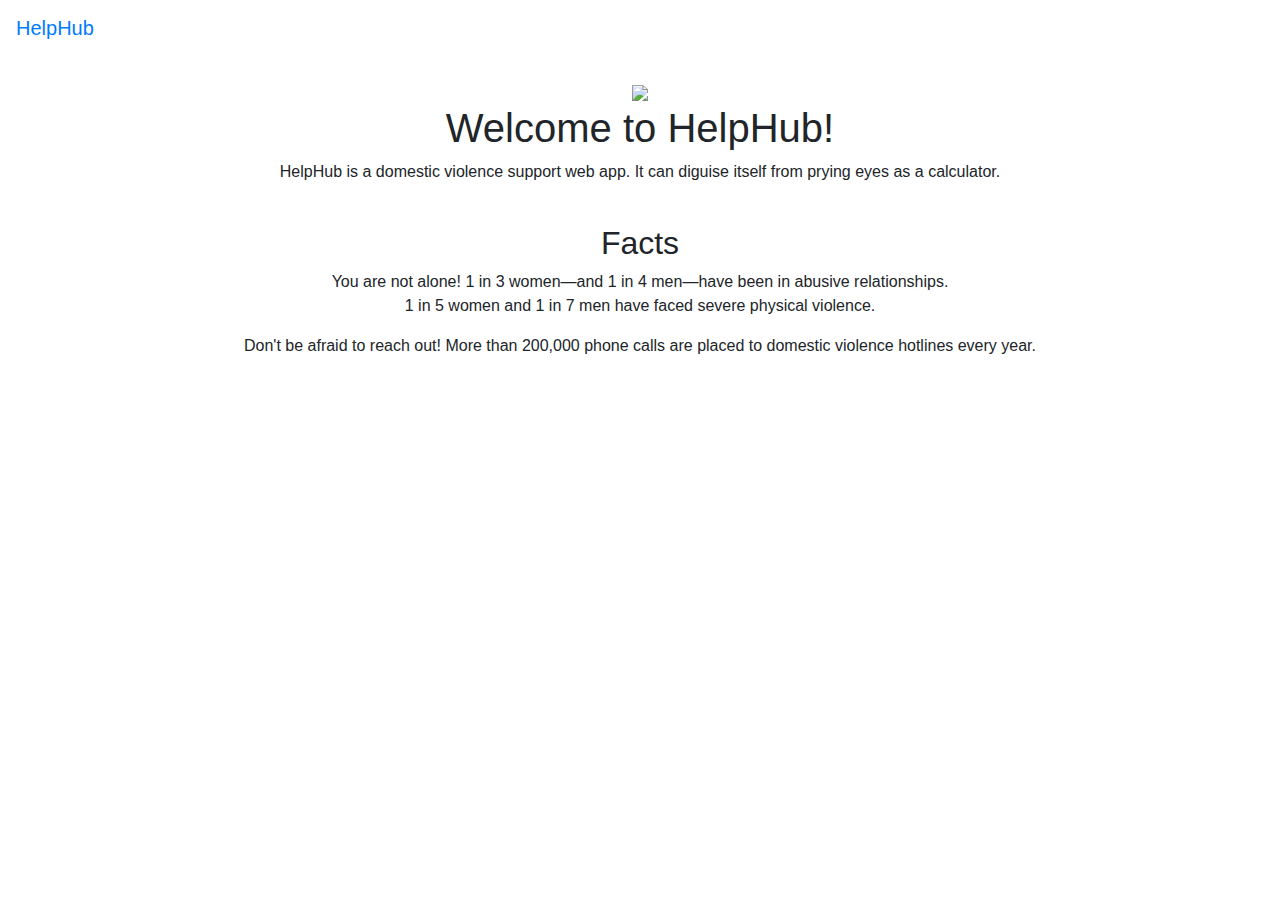
==== calculator/index.html @ f099f417 "Fix <title>" ====
<!DOCTYPE html>
<html lang="en" >
<head>
  <meta charset="UTF-8">
  <title>Calculator</title>
  <meta charset="UTF-8">
    <meta name="viewport" content="width=device-width, user-scalable=no, initial-scale=1.0, maximum-scale=1.0, minimum-scale=1.0"><link rel='stylesheet' href='https://cdn.jsdelivr.net/npm/bootstrap@4.6.1/dist/css/bootstrap.min.css'>
<link rel='stylesheet' href='https://cdnjs.cloudflare.com/ajax/libs/font-awesome/5.10.2/css/all.css'><link rel="stylesheet" href="./style.css">
<link rel="icon" type="image/x-icon" href="HelpHub White.svg">

</head>
<body>
<!-- partial:index.partial.html -->
<nav class="navbar navbar-expand-custom navbar-mainbg">
        <a class="navbar-brand navbar-logo" href="#">HelpHub</a>
        <button class="navbar-toggler" type="button" aria-controls="navbarSupportedContent" aria-expanded="false" aria-label="Toggle navigation">
        <i class="fas fa-bars text-white"></i>
        </button>
        <div class="collapse navbar-collapse" id="navbarSupportedContent">
            <ul class="navbar-nav ml-auto">
                <div class="hori-selector"><div class="left"></div><div class="right"></div></div>
                <li class="nav-item active">
                    <a class="nav-link" href="javascript:void(0);"><i class="fas fa-home"></i>Home</a>
                </li>
                <li class="nav-item">
                    <a class="nav-link" href="phonebook.html"><i class="far fa-address-book"></i>Phone Book</a>
                </li>
                <li class="nav-item">
                    <a class="nav-link" href="settings.html"><i class="far fa-clone"></i>Settings</a>
            </ul>
        </div>
    </nav>
<!-- partial -->
  <script src='https://code.jquery.com/jquery-3.4.1.min.js'></script>
<script src='https://cdn.jsdelivr.net/npm/popper.js@1.16.1/dist/umd/popper.min.js'></script>
<script src='https://cdn.jsdelivr.net/npm/bootstrap@4.6.1/dist/js/bootstrap.min.js'></script><script  src="./script.js"></script>

<br>

<div class="text-center">
    <img width="200px" src="HelpHub.svg">
    <h1>Welcome to HelpHub!</h1>
    <p>HelpHub is a domestic violence support web app. It can diguise itself from prying eyes as a calculator.</p>
</div>

<br>

<div class="text-center">
    <h2>Facts</h2>
    <p>You are not alone! 1 in 3 women—and 1 in 4 men—have been in abusive relationships. <br> 1 in 5 women and 1 in 7 men have faced severe physical violence.</p>
    <p>Don't be afraid to reach out! More than 200,000 phone calls are placed to domestic violence hotlines every year.</p>
</div>

</body>
</html>
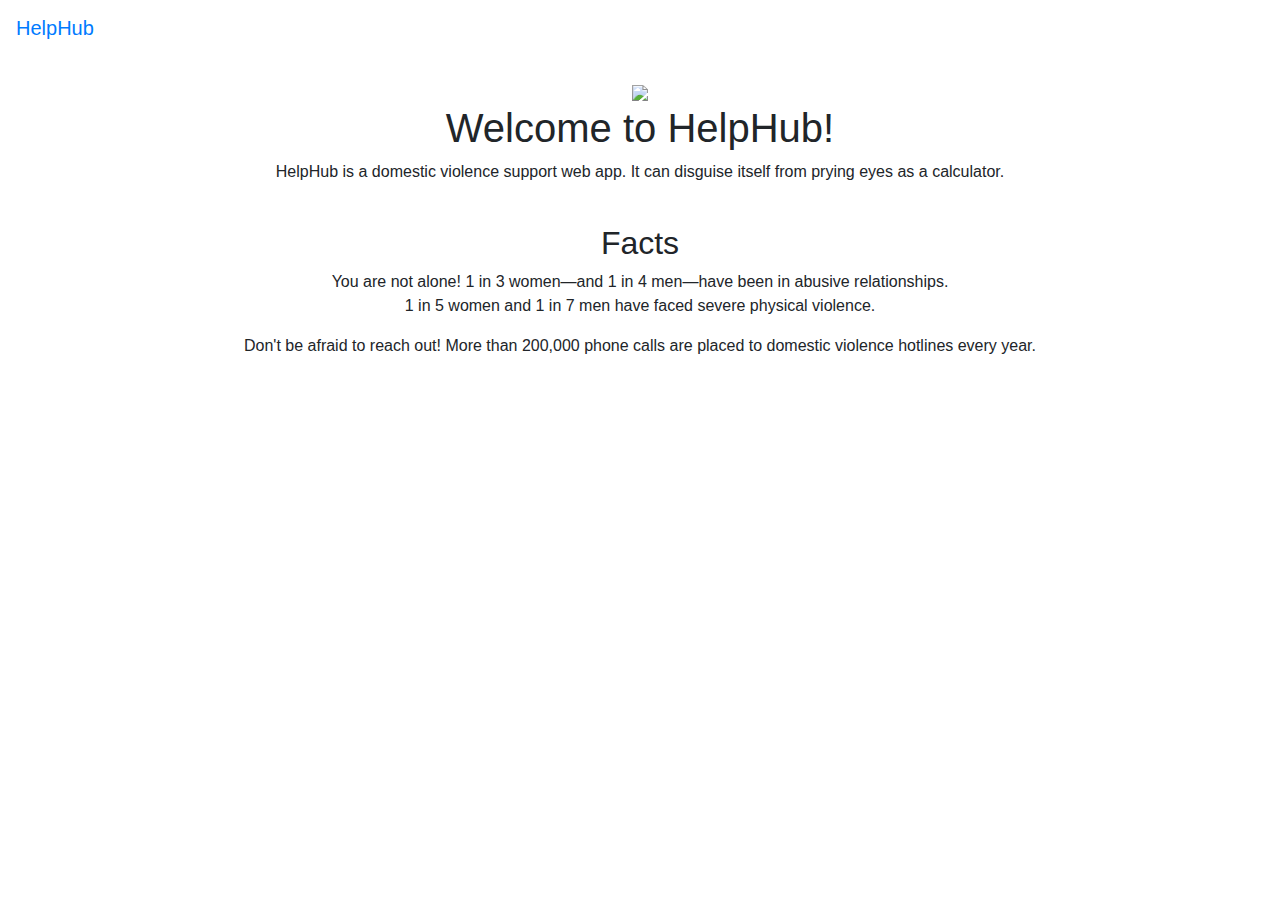
==== commit 00c80611: "spelling fix" ====
--- a/calculator/index.html
+++ b/calculator/index.html
@@ -40,7 +40,7 @@
 <div class="text-center">
     <img width="200px" src="HelpHub.svg">
     <h1>Welcome to HelpHub!</h1>
-    <p>HelpHub is a domestic violence support web app. It can diguise itself from prying eyes as a calculator.</p>
+    <p>HelpHub is a domestic violence support web app. It can disguise itself from prying eyes as a calculator.</p>
 </div>
 
 <br>
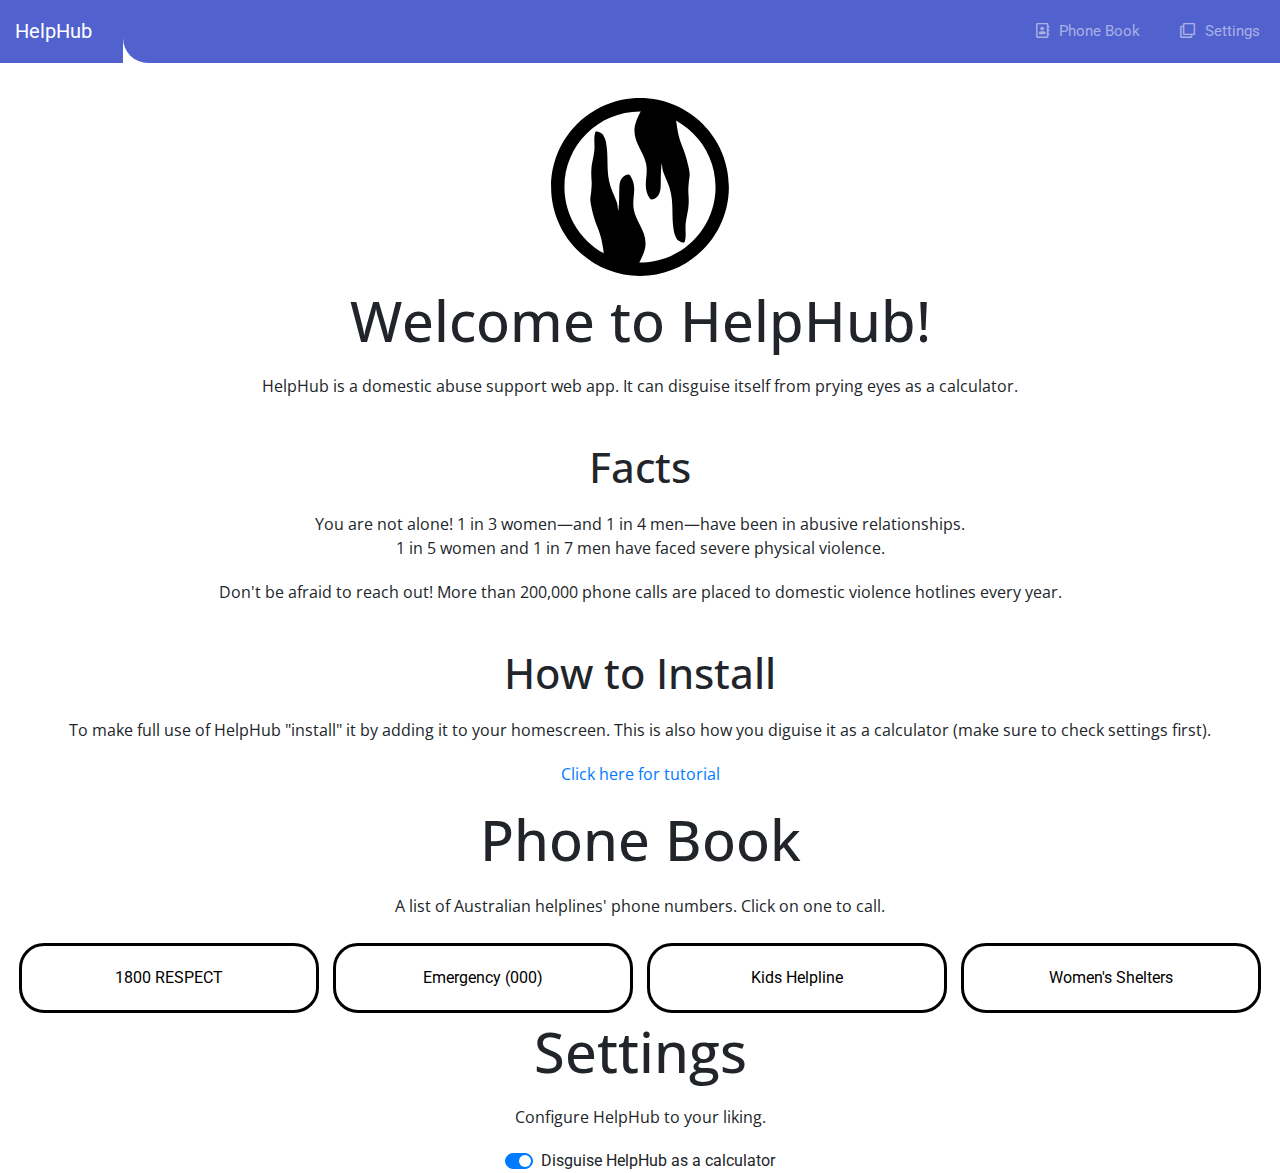
==== commit 7715563d: "added phone book entry" ====
--- a/calculator/index.html
+++ b/calculator/index.html
@@ -1,55 +1,96 @@
 <!DOCTYPE html>
-<html lang="en" >
+<html lang="en">
+
 <head>
-  <meta charset="UTF-8">
-  <title>Calculator</title>
-  <meta charset="UTF-8">
-    <meta name="viewport" content="width=device-width, user-scalable=no, initial-scale=1.0, maximum-scale=1.0, minimum-scale=1.0"><link rel='stylesheet' href='https://cdn.jsdelivr.net/npm/bootstrap@4.6.1/dist/css/bootstrap.min.css'>
-<link rel='stylesheet' href='https://cdnjs.cloudflare.com/ajax/libs/font-awesome/5.10.2/css/all.css'><link rel="stylesheet" href="./style.css">
-<link rel="icon" type="image/x-icon" href="HelpHub White.svg">
+    <meta charset="UTF-8">
+    <title>Calculator</title>
+    <meta charset="UTF-8">
+    <meta name="viewport"
+        content="width=device-width, user-scalable=no, initial-scale=1.0, maximum-scale=1.0, minimum-scale=1.0">
+    <link rel='stylesheet' href='https://cdn.jsdelivr.net/npm/bootstrap@4.6.1/dist/css/bootstrap.min.css'>
+    <link rel='stylesheet' href='https://cdnjs.cloudflare.com/ajax/libs/font-awesome/5.10.2/css/all.css'>
+    <link rel="stylesheet" href="./style.css">
+    <link rel="icon" type="image/x-icon" href="Icon.svg">
 
 </head>
+
 <body>
-<!-- partial:index.partial.html -->
-<nav class="navbar navbar-expand-custom navbar-mainbg">
-        <a class="navbar-brand navbar-logo" href="#">HelpHub</a>
-        <button class="navbar-toggler" type="button" aria-controls="navbarSupportedContent" aria-expanded="false" aria-label="Toggle navigation">
-        <i class="fas fa-bars text-white"></i>
+    <!-- partial:index.partial.html -->
+    <nav class="navbar navbar-expand-custom navbar-mainbg">
+        <a class="navbar-brand navbar-logo">HelpHub</a>
+        <button class="navbar-toggler" type="button" aria-controls="navbarSupportedContent" aria-expanded="false"
+            aria-label="Toggle navigation">
+            <i class="fas fa-bars text-white"></i>
         </button>
         <div class="collapse navbar-collapse" id="navbarSupportedContent">
             <ul class="navbar-nav ml-auto">
-                <div class="hori-selector"><div class="left"></div><div class="right"></div></div>
+                <div class="hori-selector">
+                    <div class="left"></div>
+                    <div class="right"></div>
+                </div>
                 <li class="nav-item active">
-                    <a class="nav-link" href="javascript:void(0);"><i class="fas fa-home"></i>Home</a>
+                    <a class="nav-link" href="javascript:showPage('home');void(0);"><i class="fas fa-home"></i>Home</a>
                 </li>
                 <li class="nav-item">
-                    <a class="nav-link" href="phonebook.html"><i class="far fa-address-book"></i>Phone Book</a>
+                    <a class="nav-link" href="javascript:showPage('phonebook');void(0);"><i class="far fa-address-book"></i>Phone Book</a>
                 </li>
                 <li class="nav-item">
-                    <a class="nav-link" href="settings.html"><i class="far fa-clone"></i>Settings</a>
+                    <a class="nav-link" href="javascript:showPage('settings');void(0);"><i class="far fa-clone"></i>Settings</a>
             </ul>
         </div>
     </nav>
-<!-- partial -->
-  <script src='https://code.jquery.com/jquery-3.4.1.min.js'></script>
-<script src='https://cdn.jsdelivr.net/npm/popper.js@1.16.1/dist/umd/popper.min.js'></script>
-<script src='https://cdn.jsdelivr.net/npm/bootstrap@4.6.1/dist/js/bootstrap.min.js'></script><script  src="./script.js"></script>
+    <!-- partial -->
+    <script src='https://code.jquery.com/jquery-3.4.1.min.js'></script>
+    <script src='https://cdn.jsdelivr.net/npm/popper.js@1.16.1/dist/umd/popper.min.js'></script>
+    <script src='https://cdn.jsdelivr.net/npm/bootstrap@4.6.1/dist/js/bootstrap.min.js'></script>
+    <script src="./script.js"></script>
 
-<br>
+    <br>
 
-<div class="text-center">
-    <img width="200px" src="HelpHub.svg">
-    <h1>Welcome to HelpHub!</h1>
-    <p>HelpHub is a domestic violence support web app. It can disguise itself from prying eyes as a calculator.</p>
-</div>
+    <div id="home">
+        <div class="text-center">
+            <img width="200px" src="HelpHub.svg">
+            <h1>Welcome to HelpHub!</h1>
+            <p>HelpHub is a domestic abuse support web app. It can disguise itself from prying eyes as a calculator.</p>
+        <br>
+            <h2>Facts</h2>
+            <p>You are not alone! 1 in 3 women—and 1 in 4 men—have been in abusive relationships. <br> 1 in 5 women and
+                1 in 7 men have faced severe physical violence.</p>
+            <p>Don't be afraid to reach out! More than 200,000 phone calls are placed to domestic violence hotlines
+                every year.</p>
+        <br>
+            <h2>How to Install</h2>
+            <p>To make full use of HelpHub "install" it by adding it to your homescreen. This is also how you diguise it as a calculator (make sure to check settings first).</p>
+            <a href="https://www.howtogeek.com/196087/how-to-add-websites-to-the-home-screen-on-any-smartphone-or-tablet/"><p>Click here for tutorial</p></a>
+        </div>
+    </div>
 
-<br>
+    <div id="phonebook" class="text-center hide">
+        <h1>Phone Book</h1>
+        <p>A list of Australian helplines' phone numbers. Click on one to call.</p>
 
-<div class="text-center">
-    <h2>Facts</h2>
-    <p>You are not alone! 1 in 3 women—and 1 in 4 men—have been in abusive relationships. <br> 1 in 5 women and 1 in 7 men have faced severe physical violence.</p>
-    <p>Don't be afraid to reach out! More than 200,000 phone calls are placed to domestic violence hotlines every year.</p>
-</div>
+        <a href="tel:1800737732"><button class="phonebutton">1800 RESPECT</button></a>
+        <a href="tel:000"><button class="phonebutton">Emergency (000)</button></a>
+        <a href="tel:1800551800"><button class="phonebutton">Kids Helpline</button></a>
+        <a href="tel:1800811811"><button class="phonebutton">Women's Shelters</button></a>
+    </div>
+
+    <div id="settings" class="hide">
+        <div class="text-center">
+            <h1>Settings</h1>
+            <p>Configure HelpHub to your liking.</p>
+        </div>
+
+        <div class="settingsText">
+            <div class="text-center" onclick="location.href = '../index.html'">
+                <div class="custom-control custom-switch">
+                    <input type="checkbox" class="custom-control-input" id="disguiseSwitch" checked>
+                    <label class="custom-control-label" for="disguiseSwitch">Disguise HelpHub as a calculator</label>
+                </div>
+            </div>
+        </div>
+    </div>
 
 </body>
-</html>
+
+</html>--- a/calculator/style.css
+++ b/calculator/style.css
@@ -0,0 +1,198 @@
+@import url('https://fonts.googleapis.com/css?family=Roboto');
+@import url('https://fonts.googleapis.com/css2?family=Open+Sans:wght@700&display=swap');
+
+h1{
+	font-family: 'Open Sans', sans-serif;
+	font-size: 56px
+}
+
+h2{
+	font-family: 'Open Sans', sans-serif;
+	font-size: 42px
+}
+
+p{
+	font-family: 'Open Sans', sans-serif;
+	margin: 20px;
+}
+
+body{
+	font-family: 'Roboto', sans-serif;
+}
+* {
+	margin: 0;
+	padding: 0;
+}
+i {
+	margin-right: 10px;
+}
+/*----------bootstrap-navbar-css------------*/
+.navbar-logo{
+	padding: 15px;
+	color: #fff;
+}
+.navbar-mainbg{
+	background-color: #5161ce;
+	padding: 0px;
+}
+#navbarSupportedContent{
+	overflow: hidden;
+	position: relative;
+}
+#navbarSupportedContent ul{
+	padding: 0px;
+	margin: 0px;
+}
+#navbarSupportedContent ul li a i{
+	margin-right: 10px;
+}
+#navbarSupportedContent li {
+	list-style-type: none;
+	float: left;
+}
+#navbarSupportedContent ul li a{
+	color: rgba(255,255,255,0.5);
+    text-decoration: none;
+    font-size: 15px;
+    display: block;
+    padding: 20px 20px;
+    transition-duration:0.6s;
+	transition-timing-function: cubic-bezier(0.68, -0.55, 0.265, 1.55);
+    position: relative;
+}
+#navbarSupportedContent>ul>li.active>a{
+	color: #5161ce;
+	background-color: transparent;
+	transition: all 0.7s;
+}
+#navbarSupportedContent a:not(:only-child):after {
+	content: "\f105";
+	position: absolute;
+	right: 20px;
+	top: 10px;
+	font-size: 14px;
+	font-family: "Font Awesome 5 Free";
+	display: inline-block;
+	padding-right: 3px;
+	vertical-align: middle;
+	font-weight: 900;
+	transition: 0.5s;
+}
+#navbarSupportedContent .active>a:not(:only-child):after {
+	transform: rotate(90deg);
+}
+.hori-selector{
+	display:inline-block;
+	position:absolute;
+	height: 100%;
+	top: 0px;
+	left: 0px;
+	transition-duration:0.6s;
+	transition-timing-function: cubic-bezier(0.68, -0.55, 0.265, 1.55);
+	background-color: #fff;
+	border-top-left-radius: 15px;
+	border-top-right-radius: 15px;
+	margin-top: 10px;
+}
+.hori-selector .right,
+.hori-selector .left{
+	position: absolute;
+	width: 25px;
+	height: 25px;
+	background-color: #fff;
+	bottom: 10px;
+}
+.hori-selector .right{
+	right: -25px;
+}
+.hori-selector .left{
+	left: -25px;
+}
+.hori-selector .right:before,
+.hori-selector .left:before{
+	content: '';
+    position: absolute;
+    width: 50px;
+    height: 50px;
+    border-radius: 50%;
+    background-color: #5161ce;
+}
+.hori-selector .right:before{
+	bottom: 0;
+    right: -25px;
+}
+.hori-selector .left:before{
+	bottom: 0;
+    left: -25px;
+}
+
+
+@media(min-width: 992px){
+	.navbar-expand-custom {
+	    -ms-flex-flow: row nowrap;
+	    flex-flow: row nowrap;
+	    -ms-flex-pack: start;
+	    justify-content: flex-start;
+	}
+	.navbar-expand-custom .navbar-nav {
+	    -ms-flex-direction: row;
+	    flex-direction: row;
+	}
+	.navbar-expand-custom .navbar-toggler {
+	    display: none;
+	}
+	.navbar-expand-custom .navbar-collapse {
+	    display: -ms-flexbox!important;
+	    display: flex!important;
+	    -ms-flex-preferred-size: auto;
+	    flex-basis: auto;
+	}
+}
+
+
+@media (max-width: 991px){
+	#navbarSupportedContent ul li a{
+		padding: 12px 30px;
+	}
+	.hori-selector{
+		margin-top: 0px;
+		margin-left: 10px;
+		border-radius: 0;
+		border-top-left-radius: 25px;
+		border-bottom-left-radius: 25px;
+	}
+	.hori-selector .left,
+	.hori-selector .right{
+		right: 10px;
+	}
+	.hori-selector .left{
+		top: -25px;
+		left: auto;
+	}
+	.hori-selector .right{
+		bottom: -25px;
+	}
+	.hori-selector .left:before{
+		left: -25px;
+		top: -25px;
+	}
+	.hori-selector .right:before{
+		bottom: -25px;
+		left: -25px;
+	}
+}
+
+.phonebutton {
+	border: 3px solid #000;
+	padding: 20px 80px 20px;
+	background-color: #fff;
+	min-width: 300px;
+	margin: 5px;
+	border-radius: 25px;
+	transition-duration: 0.4s;
+}
+
+.phonebutton:hover {
+	color: #fff;
+	background-color: #000;
+}